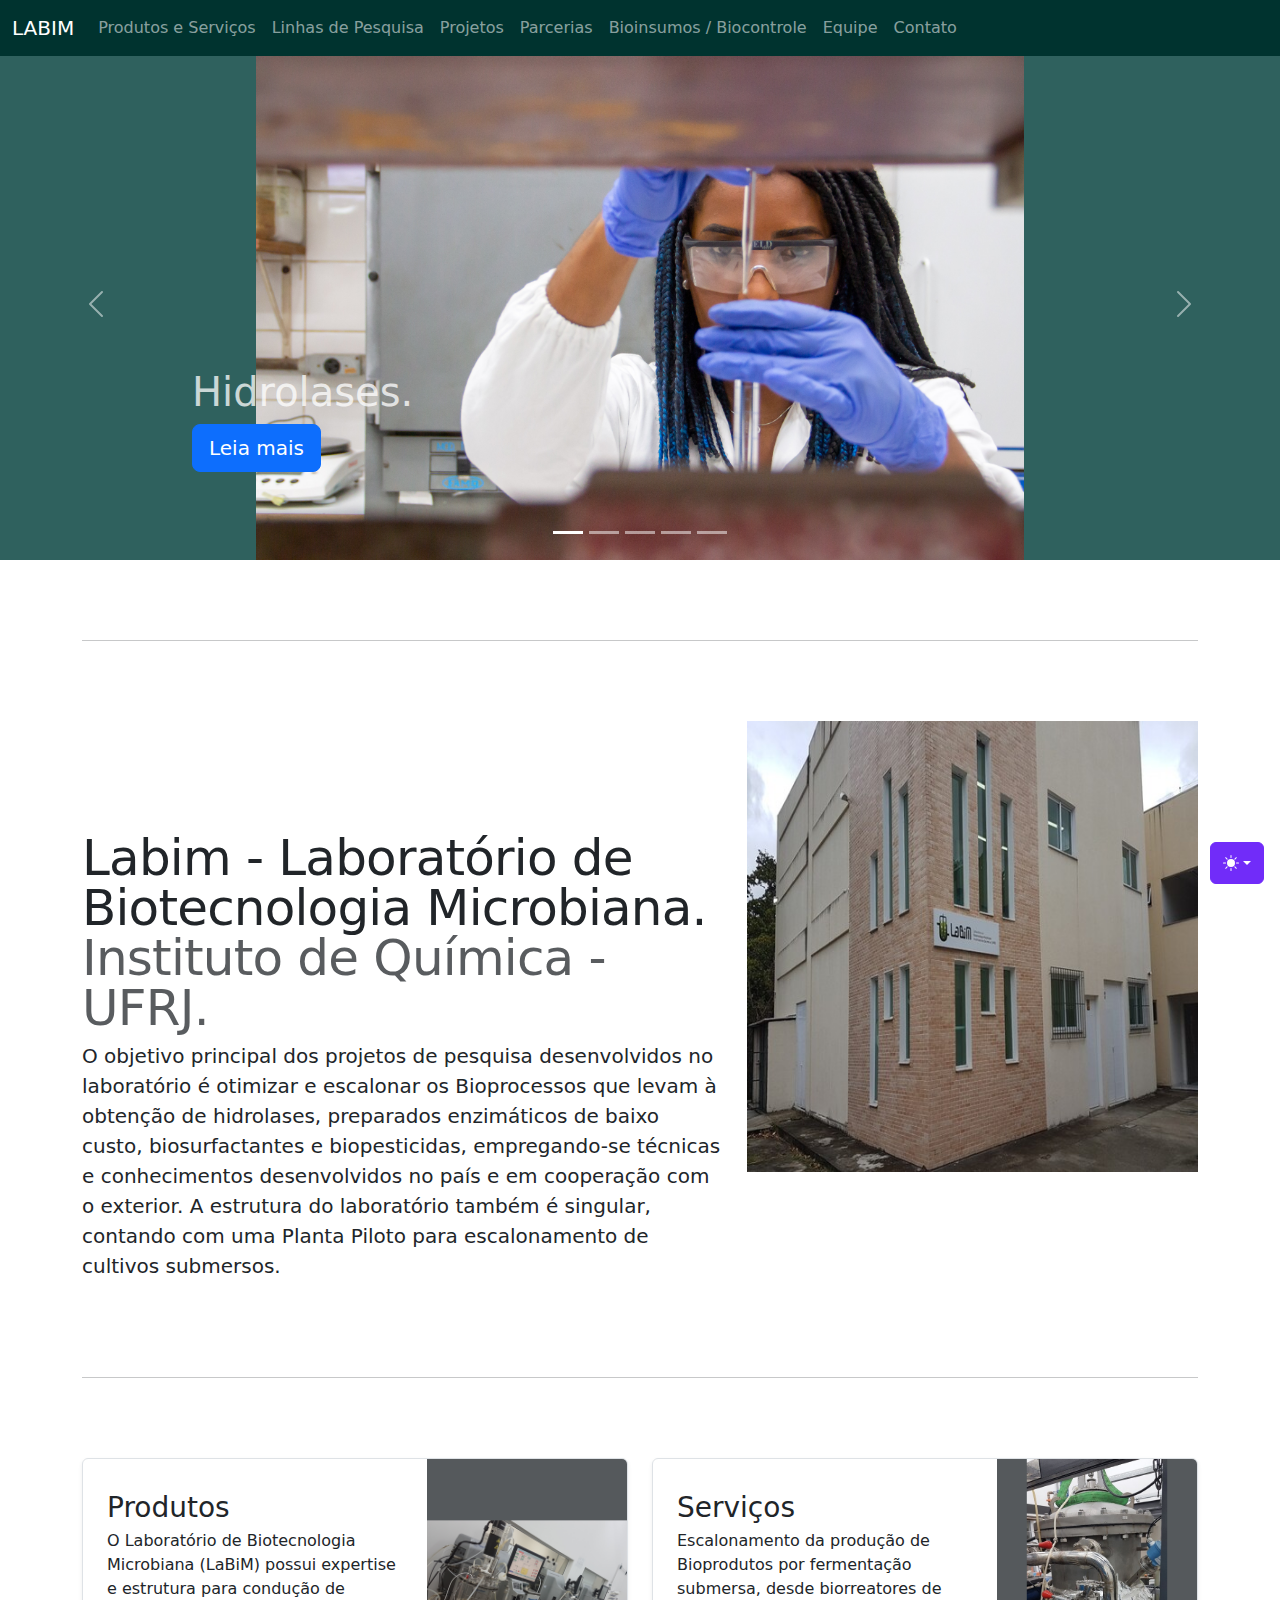
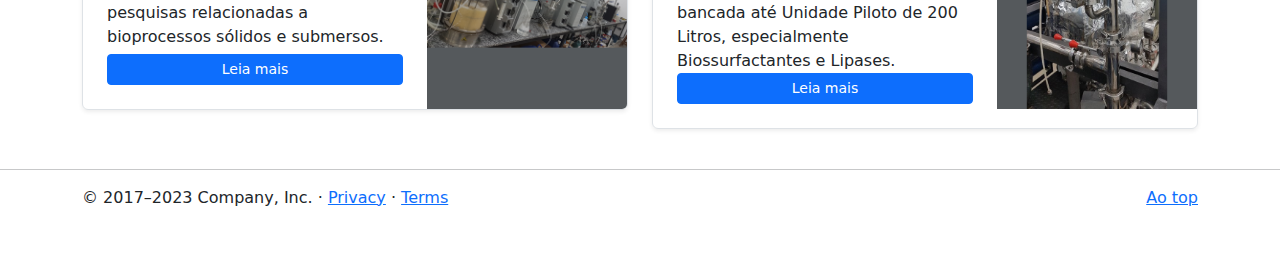
==== index.html @ 4efb4a4e "Criação das páginas" ====
<!doctype html>
<html lang="en" data-bs-theme="auto">
    <head>
        <script src="assets/js/color-modes.js"></script>
        <meta charset="utf-8">
        <meta name="viewport" content="width=device-width, initial-scale=1">
        <meta name="description" content="">
        <title>Labim - Laboratório de Biotecnologia Microbiana</title>
        <link href="assets/css/bootstrap.min.css" rel="stylesheet">
        <link href="assets/css/custom.css" rel="stylesheet">
    </head>

    <body>
        <svg xmlns="http://www.w3.org/2000/svg" class="d-none">
            <symbol id="check2" viewBox="0 0 16 16">
                <path d="M13.854 3.646a.5.5 0 0 1 0 .708l-7 7a.5.5 0 0 1-.708 0l-3.5-3.5a.5.5 0 1 1 .708-.708L6.5 10.293l6.646-6.647a.5.5 0 0 1 .708 0z" />
            </symbol>
            <symbol id="circle-half" viewBox="0 0 16 16">
                <path d="M8 15A7 7 0 1 0 8 1v14zm0 1A8 8 0 1 1 8 0a8 8 0 0 1 0 16z" />
            </symbol>
            <symbol id="moon-stars-fill" viewBox="0 0 16 16">
                <path d="M6 .278a.768.768 0 0 1 .08.858 7.208 7.208 0 0 0-.878 3.46c0 4.021 3.278 7.277 7.318 7.277.527 0 1.04-.055 1.533-.16a.787.787 0 0 1 .81.316.733.733 0 0 1-.031.893A8.349 8.349 0 0 1 8.344 16C3.734 16 0 12.286 0 7.71 0 4.266 2.114 1.312 5.124.06A.752.752 0 0 1 6 .278z" />
                <path d="M10.794 3.148a.217.217 0 0 1 .412 0l.387 1.162c.173.518.579.924 1.097 1.097l1.162.387a.217.217 0 0 1 0 .412l-1.162.387a1.734 1.734 0 0 0-1.097 1.097l-.387 1.162a.217.217 0 0 1-.412 0l-.387-1.162A1.734 1.734 0 0 0 9.31 6.593l-1.162-.387a.217.217 0 0 1 0-.412l1.162-.387a1.734 1.734 0 0 0 1.097-1.097l.387-1.162zM13.863.099a.145.145 0 0 1 .274 0l.258.774c.115.346.386.617.732.732l.774.258a.145.145 0 0 1 0 .274l-.774.258a1.156 1.156 0 0 0-.732.732l-.258.774a.145.145 0 0 1-.274 0l-.258-.774a1.156 1.156 0 0 0-.732-.732l-.774-.258a.145.145 0 0 1 0-.274l.774-.258c.346-.115.617-.386.732-.732L13.863.1z" />
            </symbol>
            <symbol id="sun-fill" viewBox="0 0 16 16">
                <path d="M8 12a4 4 0 1 0 0-8 4 4 0 0 0 0 8zM8 0a.5.5 0 0 1 .5.5v2a.5.5 0 0 1-1 0v-2A.5.5 0 0 1 8 0zm0 13a.5.5 0 0 1 .5.5v2a.5.5 0 0 1-1 0v-2A.5.5 0 0 1 8 13zm8-5a.5.5 0 0 1-.5.5h-2a.5.5 0 0 1 0-1h2a.5.5 0 0 1 .5.5zM3 8a.5.5 0 0 1-.5.5h-2a.5.5 0 0 1 0-1h2A.5.5 0 0 1 3 8zm10.657-5.657a.5.5 0 0 1 0 .707l-1.414 1.415a.5.5 0 1 1-.707-.708l1.414-1.414a.5.5 0 0 1 .707 0zm-9.193 9.193a.5.5 0 0 1 0 .707L3.05 13.657a.5.5 0 0 1-.707-.707l1.414-1.414a.5.5 0 0 1 .707 0zm9.193 2.121a.5.5 0 0 1-.707 0l-1.414-1.414a.5.5 0 0 1 .707-.707l1.414 1.414a.5.5 0 0 1 0 .707zM4.464 4.465a.5.5 0 0 1-.707 0L2.343 3.05a.5.5 0 1 1 .707-.707l1.414 1.414a.5.5 0 0 1 0 .708z" />
            </symbol>
        </svg>

        <div class="dropdown position-fixed bottom-0 end-0 mb-3 me-3 bd-mode-toggle">
            <button class="btn btn-bd-primary py-2 dropdown-toggle d-flex align-items-center" id="bd-theme" type="button" aria-expanded="false" data-bs-toggle="dropdown" aria-label="Toggle theme (auto)">
                <svg class="bi my-1 theme-icon-active" width="1em" height="1em">
                    <use href="#circle-half"></use>
                </svg>
                <span class="visually-hidden" id="bd-theme-text">Toggle theme</span>
            </button>
            <ul class="dropdown-menu dropdown-menu-end shadow" aria-labelledby="bd-theme-text">
                <li>
                    <button type="button" class="dropdown-item d-flex align-items-center" data-bs-theme-value="light" aria-pressed="false">
                        <svg class="bi me-2 opacity-50 theme-icon" width="1em" height="1em">
                            <use href="#sun-fill"></use>
                        </svg>
                        Light
                        <svg class="bi ms-auto d-none" width="1em" height="1em">
                            <use href="#check2"></use>
                        </svg>
                    </button>
                </li>
                <li>
                    <button type="button" class="dropdown-item d-flex align-items-center" data-bs-theme-value="dark" aria-pressed="false">
                        <svg class="bi me-2 opacity-50 theme-icon" width="1em" height="1em">
                            <use href="#moon-stars-fill"></use>
                        </svg>
                        Dark
                        <svg class="bi ms-auto d-none" width="1em" height="1em">
                            <use href="#check2"></use>
                        </svg>
                    </button>
                </li>
                <li>
                    <button type="button" class="dropdown-item d-flex align-items-center active" data-bs-theme-value="auto" aria-pressed="true">
                        <svg class="bi me-2 opacity-50 theme-icon" width="1em" height="1em">
                            <use href="#circle-half"></use>
                        </svg>
                        Auto
                        <svg class="bi ms-auto d-none" width="1em" height="1em">
                            <use href="#check2"></use>
                        </svg>
                    </button>
                </li>
            </ul>
        </div>

        <header data-bs-theme="dark">
            <nav class="navbar navbar-expand-md navbar-dark fixed-top bg-dark">
                <div class="container-fluid">
                    <a class="navbar-brand" href="index.html">LABIM</a>
                    <button class="navbar-toggler" type="button" data-bs-toggle="collapse" data-bs-target="#navbarCollapse" aria-controls="navbarCollapse" aria-expanded="false" aria-label="Toggle navigation">
                        <span class="navbar-toggler-icon"></span>
                    </button>
                    <div class="collapse navbar-collapse" id="navbarCollapse">
                        <ul class="navbar-nav me-auto mb-2 mb-md-0">
                            <li class="nav-item">
                                <a class="nav-link" aria-current="page" href="produtos.html">Produtos e Serviços</a>
                            </li>
                            <li class="nav-item">
                                <a class="nav-link" href="linhas.html">Linhas de Pesquisa</a>
                            </li>
                            <li class="nav-item">
                                <a class="nav-link" href="projetos.html">Projetos</a>
                            </li>
                            <li class="nav-item">
                                <a class="nav-link" href="parcerias.html">Parcerias</a>
                            </li>
                            <li class="nav-item">
                                <a class="nav-link" href="">Bioinsumos / Biocontrole</a>
                            </li>
                            <li class="nav-item">
                                <a class="nav-link" href="equipe.html">Equipe</a>
                            </li>
                            <li class="nav-item">
                                <a class="nav-link" href="contato">Contato</a>
                            </li>
                        </ul>
                        <!-- 
                        <form class="d-flex" role="search">
                            <input class="form-control me-2" type="search" placeholder="Search" aria-label="Search">
                            <button class="btn btn-outline-success" type="submit">Search</button>
                        </form>
                        -->
                    </div>
                </div>
            </nav>
        </header>

        <main>
            <div id="myCarousel" class="carousel slide mb-6" data-bs-ride="carousel">
                <div class="carousel-indicators">
                    <button type="button" data-bs-target="#myCarousel" data-bs-slide-to="0" class="active" aria-current="true" aria-label="Slide 1"></button>
                    <button type="button" data-bs-target="#myCarousel" data-bs-slide-to="1" aria-label="Slide 2"></button>
                    <button type="button" data-bs-target="#myCarousel" data-bs-slide-to="2" aria-label="Slide 3"></button>
                    <button type="button" data-bs-target="#myCarousel" data-bs-slide-to="3" aria-label="Slide 4"></button>
                    <button type="button" data-bs-target="#myCarousel" data-bs-slide-to="4" aria-label="Slide 5"></button>
                </div>
                <div class="carousel-inner">
                    <div class="carousel-item active">
                        <svg class="bd-placeholder-img" width="100%" height="100%" xmlns="http://www.w3.org/2000/svg" aria-hidden="true" preserveAspectRatio="xMidYMid slice" focusable="false">
                            <rect width="100%" height="100%" fill="#2f615e" />
                            <image href="assets/img/img_01.jpg" width="100%" height="100%" />
                        </svg>
                        <div class="container">
                            <div class="carousel-caption text-start">
                                <h1 class="opacity-75">Hidrolases.</h1>
                                <p><a class="btn btn-lg btn-primary" href="hidralise">Leia mais</a></p>
                            </div>
                        </div>
                    </div>
                    <div class="carousel-item">
                        <svg class="bd-placeholder-img" width="100%" height="100%" xmlns="http://www.w3.org/2000/svg" aria-hidden="true" preserveAspectRatio="xMidYMid slice" focusable="false">
                            <rect width="100%" height="100%" fill="#2F615E" />
                            <image href="assets/img/biosurfactantes.jpg" width="100%" height="100%" />
                        </svg>
                        <div class="container">
                            <div class="carousel-caption text-end">
                                <h1 class="opacity-75">Preparos Enzimaticos de Baixo Custo.</h1>
                                <p><a class="btn btn-lg btn-primary" href="#">Leia mais</a></p>
                            </div>
                        </div>
                    </div>
                    <div class="carousel-item">
                        <svg class="bd-placeholder-img" width="100%" height="100%" xmlns="http://www.w3.org/2000/svg" aria-hidden="true" preserveAspectRatio="xMidYMid slice" focusable="false">
                            <rect width="100%" height="100%" fill="#2F615E" />
                            <image href="assets/img/enzima.webp" width="100%" height="100%" />
                        </svg>
                        <div class="container">
                            <div class="carousel-caption text-start">
                                <h1 class="opacity-75">Biosurfactantes.</h1>
                                <p><a class="btn btn-lg btn-primary" href="#">Leia mais</a></p>
                            </div>
                        </div>
                    </div>
                <div class="carousel-item">
                        <svg class="bd-placeholder-img" width="100%" height="100%" xmlns="http://www.w3.org/2000/svg" aria-hidden="true" preserveAspectRatio="xMidYMid slice" focusable="false">
                            <rect width="100%" height="100%" fill="#2F615E" />
                            <image href="assets/img/enzima.webp" width="100%" height="100%" />
                        </svg>
                        <div class="container">
                            <div class="carousel-caption text-end">
                                <h1 class="opacity-75">Biocontrole.</h1>
                                <p><a class="btn btn-lg btn-primary" href="#">Leia mais</a></p>
                            </div>
                        </div>
                    </div>
                <div class="carousel-item">
                        <svg class="bd-placeholder-img" width="100%" height="100%" xmlns="http://www.w3.org/2000/svg" aria-hidden="true" preserveAspectRatio="xMidYMid slice" focusable="false">
                            <rect width="100%" height="100%" fill="#2F615E" />
                            <image href="assets/img/enzima.webp" width="100%" height="100%" />
                        </svg>
                        <div class="container">
                            <div class="carousel-caption text-start">
                                <h1 class="opacity-75">Baixo Carbono.</h1>
                                <p><a class="btn btn-lg btn-primary" href="#">Leia mais</a></p>
                            </div>
                        </div>
                    </div>
                </div>
                <button class="carousel-control-prev" type="button" data-bs-target="#myCarousel" data-bs-slide="prev">
                    <span class="carousel-control-prev-icon" aria-hidden="true"></span>
                    <span class="visually-hidden">Previous</span>
                </button>
                <button class="carousel-control-next" type="button" data-bs-target="#myCarousel" data-bs-slide="next">
                    <span class="carousel-control-next-icon" aria-hidden="true"></span>
                    <span class="visually-hidden">Next</span>
                </button>
            </div>

            <div class="container marketing">

                <hr class="featurette-divider">

                <div class="row featurette">
                    <div class="col-md-7">
                        <h2 class="featurette-heading fw-normal lh-1">Labim - Laboratório de Biotecnologia Microbiana. <br>
                            <span class="text-body-secondary">Instituto de Química - UFRJ.</span>
                        </h2>
                        <p class="lead">O objetivo principal dos projetos de pesquisa desenvolvidos no laboratório é otimizar e escalonar os Bioprocessos que levam à obtenção de hidrolases, preparados enzimáticos de baixo custo, biosurfactantes e biopesticidas, empregando-se técnicas e conhecimentos desenvolvidos no país e em cooperação com o exterior. A estrutura do laboratório também é singular, contando com uma Planta Piloto para escalonamento de cultivos submersos.</p>
                    </div>
                    <div class="col-md-5">
                        <svg class="bd-placeholder-img bd-placeholder-img-lg featurette-image img-fluid mx-auto" width="500" height="500" xmlns="http://www.w3.org/2000/svg" role="img" aria-label="Placeholder: 500x500" preserveAspectRatio="xMidYMid slice" focusable="false">
                            <title>Placeholder</title>
                            <rect width="100%" height="100%" fill="var(--bs-secondary-bg)" />
                            <text x="50%" y="50%" fill="var(--bs-secondary-color)" dy=".3em">500x500</text>
                            <image href="assets/img/labim500x500.jpg" width="100%" height="100%" />
                        </svg>
                    </div>
                </div>

                <hr class="featurette-divider">

                <div class="row mb-2">
                    <div class="col-md-6">
                        <div class="row g-0 border rounded overflow-hidden flex-md-row mb-4 shadow-sm h-md-250 position-relative">
                            <div class="col p-4 d-flex flex-column position-static">
                                <strong class="d-inline-block mb-2 text-primary-emphasis"></strong>
                                <h3 class="mb-0">Produtos</h3>
                                <div class="mb-1 text-body-secondary"></div>
                                <p class="card-text mb-auto">O Laboratório de Biotecnologia Microbiana (LaBiM) possui expertise e estrutura para condução de pesquisas relacionadas a bioprocessos sólidos e submersos.</p>
                                <a href="produtos.html" class="btn btn-sm btn-primary">Leia mais</a>
                            </div>
                            <div class="col-auto d-none d-lg-block">
                                <svg class="bd-placeholder-img" width="200" height="250" xmlns="http://www.w3.org/2000/svg" role="img" aria-label="Placeholder: Thumbnail" preserveAspectRatio="xMidYMid slice" focusable="false">
                                    <title>Placeholder</title>
                                    <rect width="100%" height="100%" fill="#55595c"></rect>
                                    <image href="assets/img/labim_img_01.png" width="100%" height="100%" />
                                </svg>
                            </div>
                        </div>
                    </div>
                    <div class="col-md-6">
                        <div class="row g-0 border rounded overflow-hidden flex-md-row mb-4 shadow-sm h-md-250 position-relative">
                            <div class="col p-4 d-flex flex-column position-static">
                                <strong class="d-inline-block mb-2 text-success-emphasis"></strong>
                                <h3 class="mb-0">Serviços</h3>
                                <div class="mb-1 text-body-secondary"></div>
                                <p class="mb-auto">Escalonamento da produção de Bioprodutos por fermentação submersa, desde biorreatores de bancada até Unidade Piloto de 200 Litros, especialmente Biossurfactantes e Lipases.</p>
                                <a href="#" class="btn btn-sm btn-primary">Leia mais</a>
                            </div>
                            <div class="col-auto d-none d-lg-block">
                                <svg class="bd-placeholder-img" width="200" height="250" xmlns="http://www.w3.org/2000/svg" role="img" aria-label="Placeholder: Thumbnail" preserveAspectRatio="xMidYMid slice" focusable="false">
                                    <title>Placeholder</title>
                                    <rect width="100%" height="100%" fill="#55595c"></rect>
                                    <image href="assets/img/labim_img_02.jpg" width="100%" height="100%" />
                                </svg>
                            </div>
                        </div>
                    </div>
                </div>


            </div><!-- /.container -->

            <hr>

            



            <!-- FOOTER -->
            <footer class="container">
                <p class="float-end"><a href="#">Ao top</a></p>
                <p>&copy; 2017–2023 Company, Inc. &middot; <a href="#">Privacy</a> &middot; <a href="#">Terms</a></p>
            </footer>
        </main>
        <script src="assets/js/bootstrap.bundle.min.js"></script>
    </body>
</html>
---- assets/css/custom.css ----
/* GLOBAL STYLES
-------------------------------------------------- */
/* Padding below the footer and lighter body text */

body {
  padding-top: 3rem;
  padding-bottom: 3rem;
  color: rgb(var(--bs-tertiary-color-rgb));
}

.bg-dark {
  background-color: #00332F !important;
}

/* CUSTOMIZE THE CAROUSEL
-------------------------------------------------- */

/* Carousel base class */
.carousel {
  margin-bottom: 4rem;
}

/* Since positioning the image, we need to help out the caption */
.carousel-caption {
  bottom: 3rem;
  z-index: 10;
}

/* Declare heights because of positioning of img element */
.carousel-item {
  height: 32rem;
}


/* MARKETING CONTENT
-------------------------------------------------- */

/* Center align the text within the three columns below the carousel */
.marketing .col-lg-4 {
  margin-bottom: 1.5rem;
  text-align: center;
}

/* rtl:begin:ignore */
.marketing .col-lg-4 p {
  margin-right: .75rem;
  margin-left: .75rem;
}

/* rtl:end:ignore */


/* Featurettes
------------------------- */

.featurette-divider {
  margin: 5rem 0;
  /* Space out the Bootstrap <hr> more */
}

/* Thin out the marketing headings */
/* rtl:begin:remove */
.featurette-heading {
  letter-spacing: -.05rem;
}

/* rtl:end:remove */

/* RESPONSIVE CSS
-------------------------------------------------- */

@media (min-width: 40em) {

  /* Bump up size of carousel content */
  .carousel-caption p {
    margin-bottom: 1.25rem;
    font-size: 1.25rem;
    line-height: 1.4;
  }

  .featurette-heading {
    font-size: 50px;
  }
}

@media (min-width: 62em) {
  .featurette-heading {
    margin-top: 7rem;
  }
}


.bd-placeholder-img {
    font-size: 1.125rem;
    text-anchor: middle;
    -webkit-user-select: none;
    -moz-user-select: none;
    user-select: none;
}

@media (min-width: 768px) {
    .bd-placeholder-img-lg {
        font-size: 3.5rem;
    }
}

.b-example-divider {
    width: 100%;
    height: 3rem;
    background-color: rgba(0, 0, 0, .1);
    border: solid rgba(0, 0, 0, .15);
    border-width: 1px 0;
    box-shadow: inset 0 .5em 1.5em rgba(0, 0, 0, .1), inset 0 .125em .5em rgba(0, 0, 0, .15);
}

.b-example-vr {
    flex-shrink: 0;
    width: 1.5rem;
    height: 100vh;
}

.bi {
    vertical-align: -.125em;
    fill: currentColor;
}

.nav-scroller {
    position: relative;
    z-index: 2;
    height: 2.75rem;
    overflow-y: hidden;
}

.nav-scroller .nav {
    display: flex;
    flex-wrap: nowrap;
    padding-bottom: 1rem;
    margin-top: -1px;
    overflow-x: auto;
    text-align: center;
    white-space: nowrap;
    -webkit-overflow-scrolling: touch;
}

.btn-bd-primary {
    --bd-violet-bg: #712cf9;
    --bd-violet-rgb: 112.520718, 44.062154, 249.437846;

    --bs-btn-font-weight: 600;
    --bs-btn-color: var(--bs-white);
    --bs-btn-bg: var(--bd-violet-bg);
    --bs-btn-border-color: var(--bd-violet-bg);
    --bs-btn-hover-color: var(--bs-white);
    --bs-btn-hover-bg: #6528e0;
    --bs-btn-hover-border-color: #6528e0;
    --bs-btn-focus-shadow-rgb: var(--bd-violet-rgb);
    --bs-btn-active-color: var(--bs-btn-hover-color);
    --bs-btn-active-bg: #5a23c8;
    --bs-btn-active-border-color: #5a23c8;
}

.bd-mode-toggle {
    z-index: 1500;
}

.bd-mode-toggle .dropdown-menu .active .bi {
    display: block !important;
}

.team {
  background: #fff;
  padding: 60px 0;
}

.team .member {
  overflow: hidden;
  text-align: center;
  border-radius: 5px;
  background: #fff;
  box-shadow: 0px 0 30px rgba(1, 41, 112, 0.08);
  transition: 0.3s;
}

.team .member .member-img {
  position: relative;
  overflow: hidden;
}

.team .member .member-img:after {
  position: absolute;
  content: "";
  left: 0;
  bottom: 0;
  height: 100%;
  width: 100%;
  background: url(../img/team/team-shape.svg) no-repeat center bottom;
  background-size: contain;
  z-index: 1;
}

.team .member .social {
  position: absolute;
  right: -100%;
  top: 30px;
  opacity: 0;
  border-radius: 4px;
  transition: 0.5s;
  background: rgba(255, 255, 255, 0.3);
  z-index: 2;
}

.team .member .social a {
  transition: color 0.3s;
  color: rgba(1, 41, 112, 0.5);
  margin: 15px 12px;
  display: block;
  line-height: 0;
  text-align: center;
}

.team .member .social a:hover {
  color: rgba(1, 41, 112, 0.8);
}

.team .member .social i {
  font-size: 18px;
}

.team .member .member-info {
  padding: 10px 15px 20px 15px;
}

.team .member .member-info h4 {
  font-weight: 700;
  margin-bottom: 5px;
  font-size: 20px;
  color: #012970;
}

.team .member .member-info span {
  display: block;
  font-size: 14px;
  font-weight: 400;
  color: #aaaaaa;
}

.team .member .member-info p {
  font-style: italic;
  font-size: 14px;
  padding-top: 15px;
  line-height: 26px;
  color: #5e5e5e;
}

.team .member:hover {
  transform: scale(1.08);
  box-shadow: 0px 0 30px rgba(1, 41, 112, 0.1);
}

.team .member:hover .social {
  right: 8px;
  opacity: 1;
}
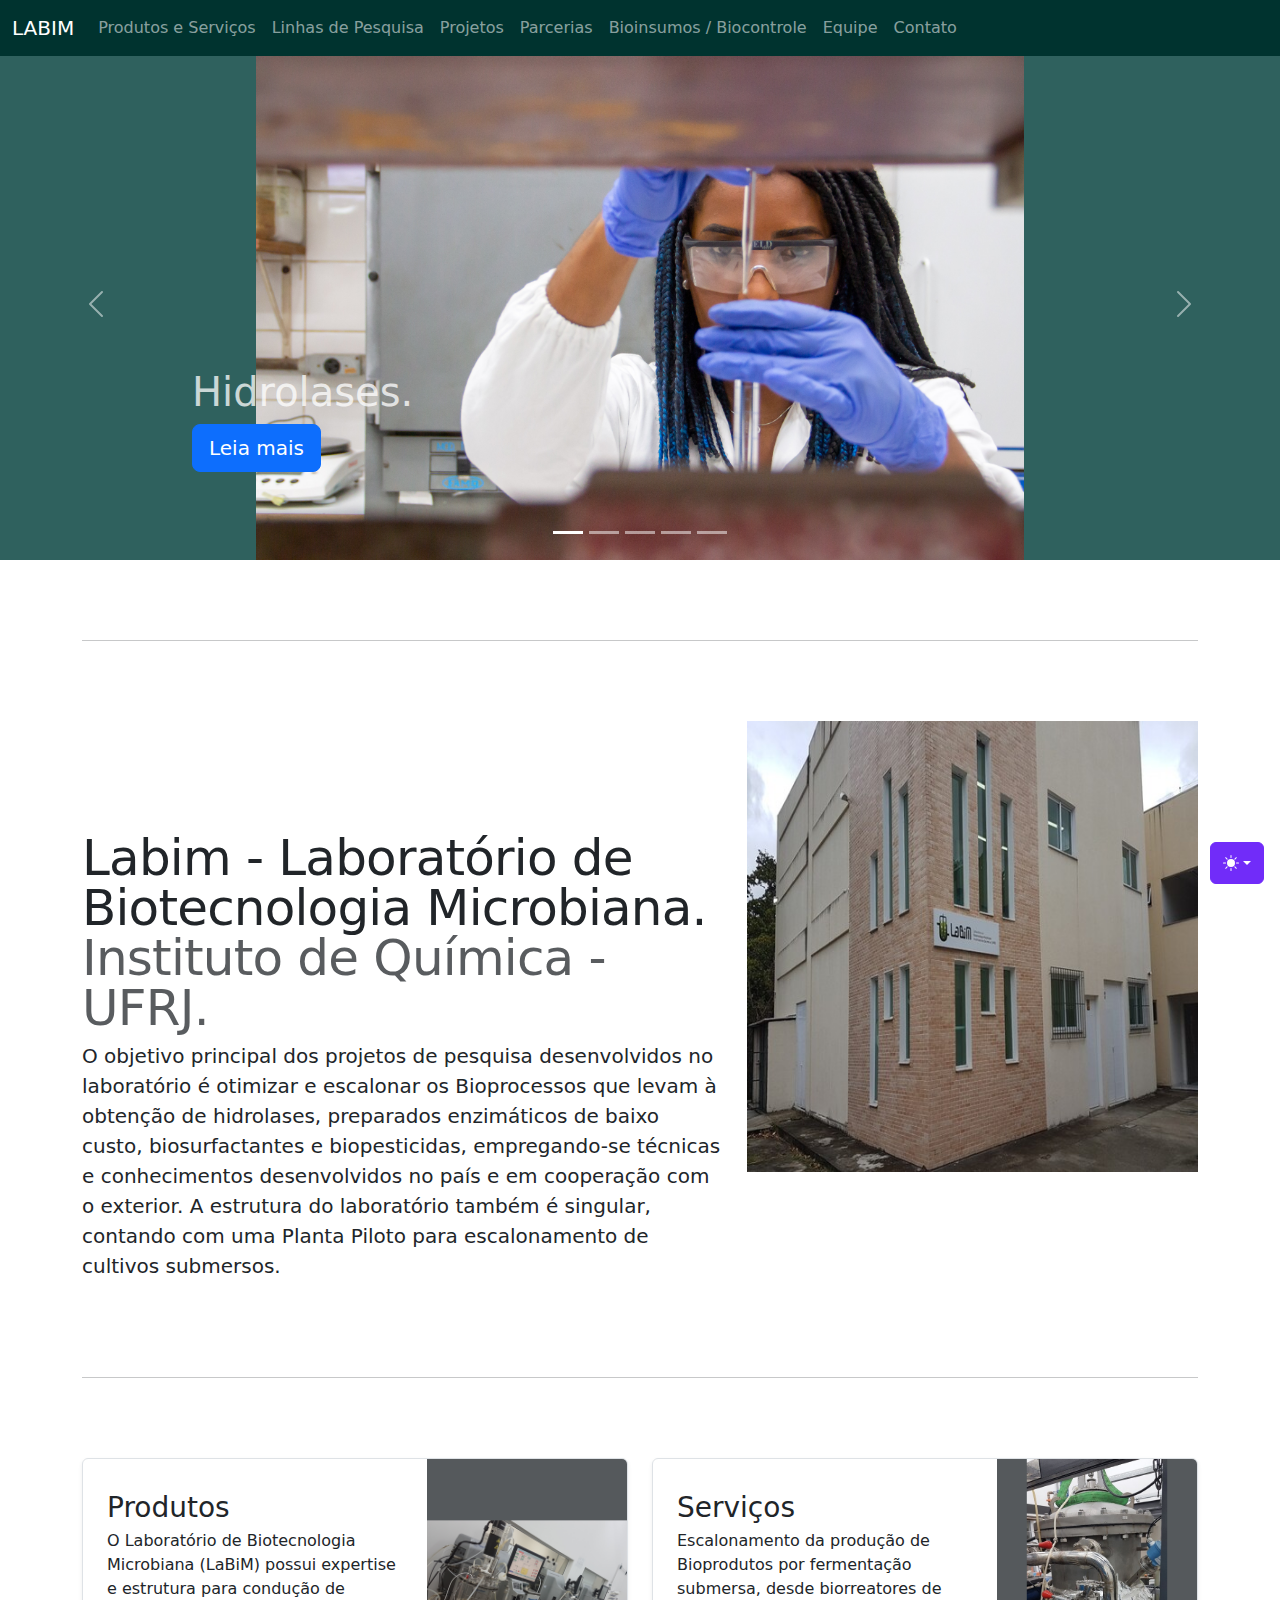
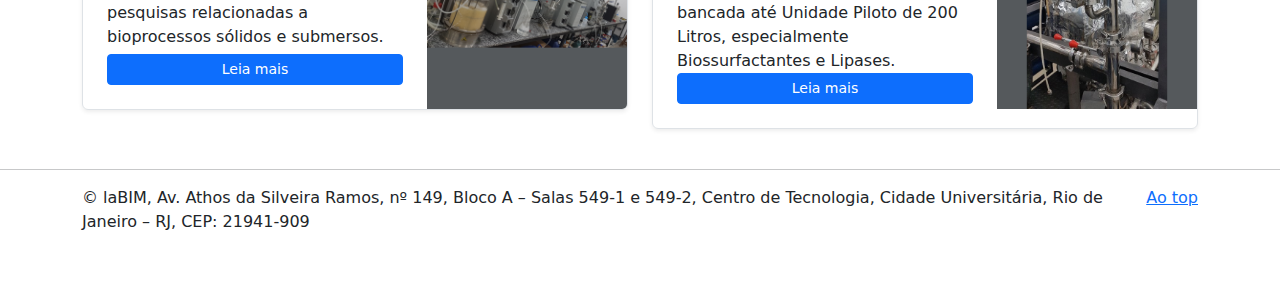
==== commit ab0dca32: "Ajustes" ====
--- a/index.html
+++ b/index.html
@@ -195,6 +195,7 @@
             </div>
 
             <div class="container marketing">
+                
 
                 <hr class="featurette-divider">
 
@@ -268,7 +269,7 @@
             <!-- FOOTER -->
             <footer class="container">
                 <p class="float-end"><a href="#">Ao top</a></p>
-                <p>&copy; 2017–2023 Company, Inc. &middot; <a href="#">Privacy</a> &middot; <a href="#">Terms</a></p>
+                <p>&copy; laBIM, Av. Athos da Silveira Ramos, nº 149, Bloco A – Salas 549-1 e 549-2, Centro de Tecnologia, Cidade Universitária, Rio de Janeiro – RJ, CEP: 21941-909</a></p>
             </footer>
         </main>
         <script src="assets/js/bootstrap.bundle.min.js"></script>
--- a/assets/css/custom.css
+++ b/assets/css/custom.css
@@ -12,6 +12,10 @@
   background-color: #00332F !important;
 }
 
+.accordion-button:not(.collapsed) {
+  color:#fff !important;
+  background-color: #00332F !important;
+}
 /* CUSTOMIZE THE CAROUSEL
 -------------------------------------------------- */
 
@@ -260,4 +264,15 @@
 .team .member:hover .social {
   right: 8px;
   opacity: 1;
+}
+
+/* Personalizar
+-------------------------------------------------- */
+
+.custom-accordion .card-header {
+  background-color: #00332f; /* Azul */
+  color: #fff; /* Cor do texto */
+}
+.custom-accordion .card-body {
+  background-color: #e9ecef; /* Cor de fundo do corpo */
 }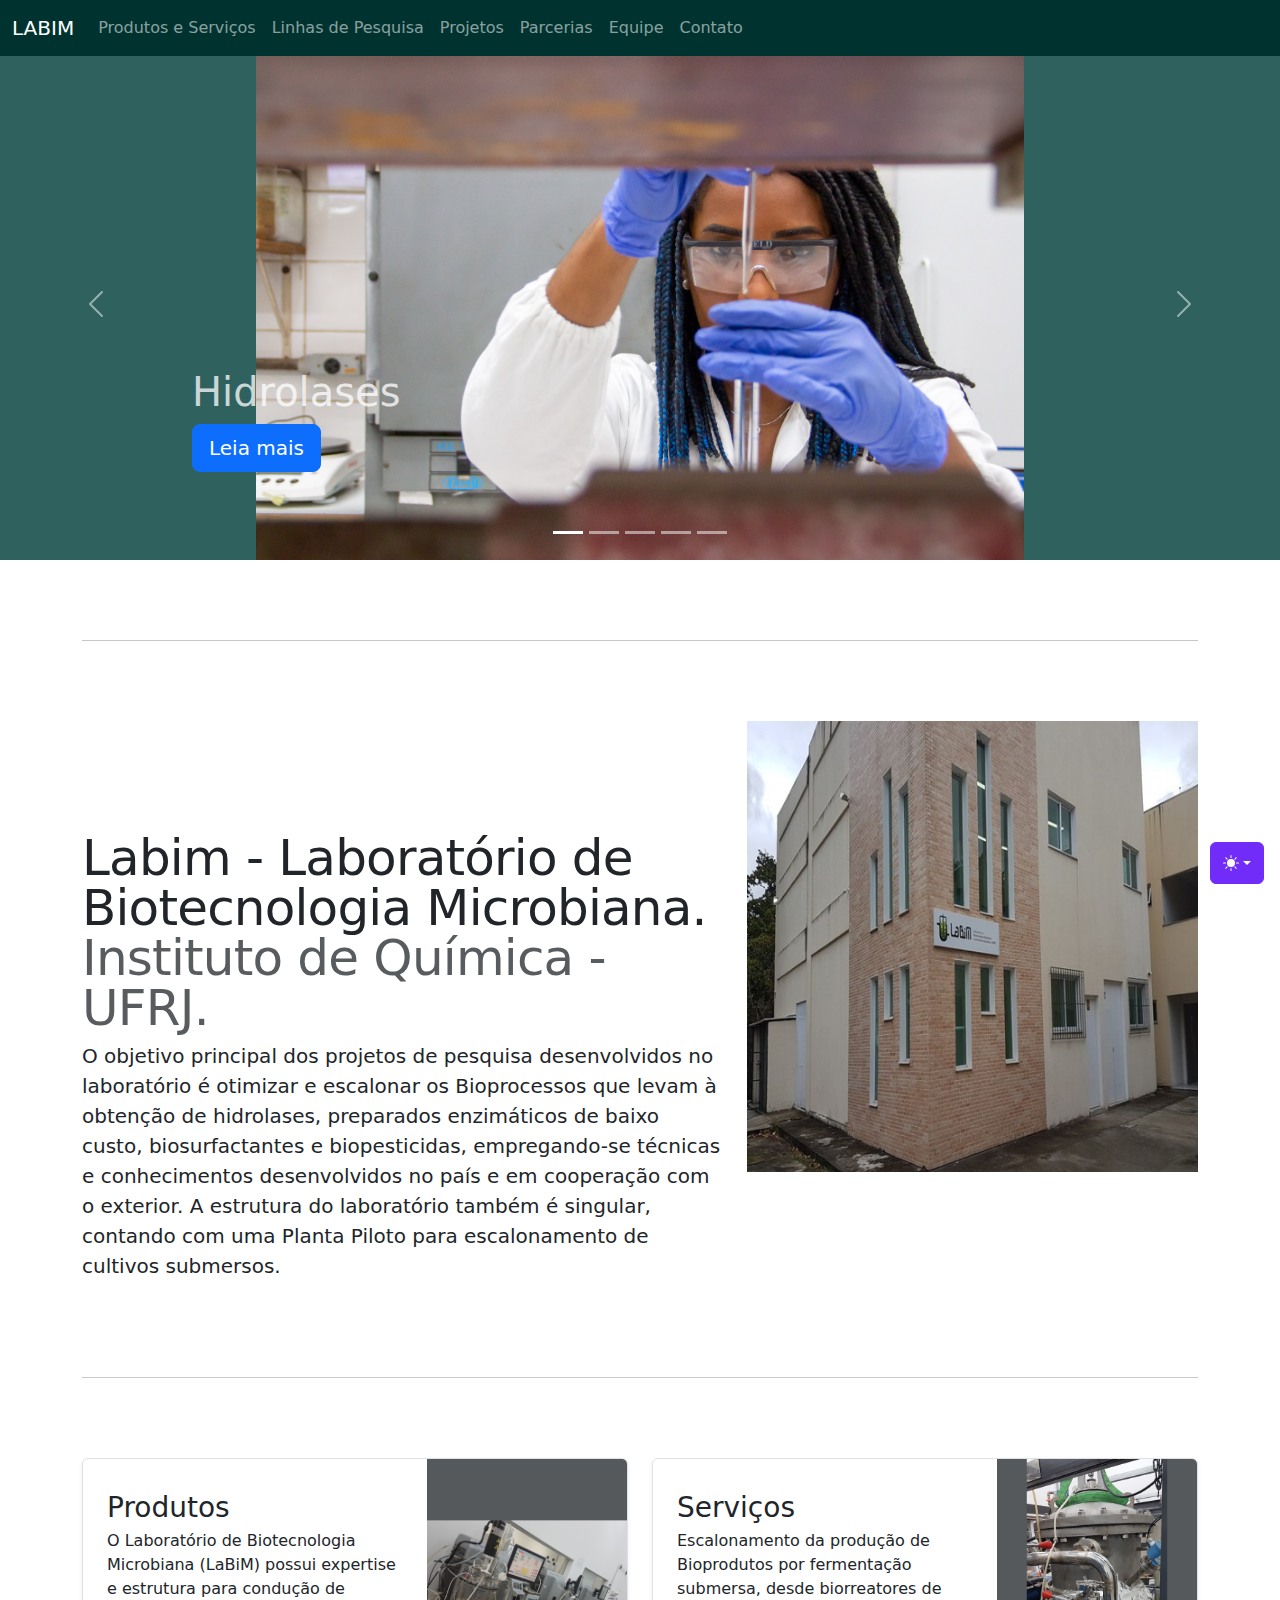
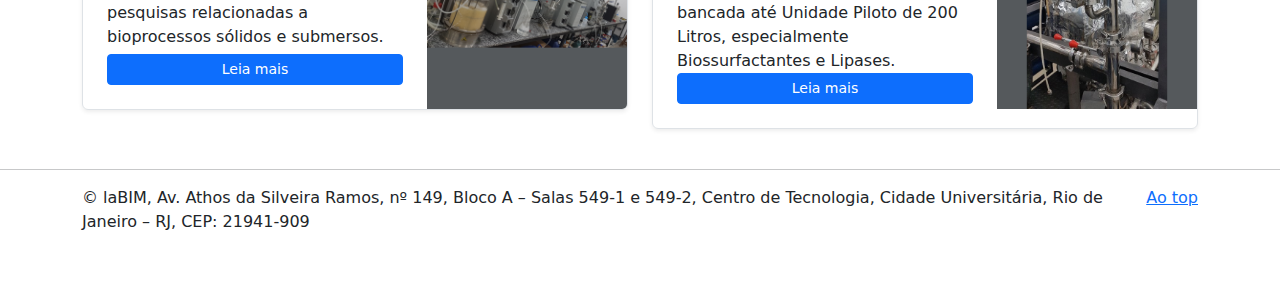
==== commit 1b04ad84: "Add files via upload" ====
--- a/index.html
+++ b/index.html
@@ -93,13 +93,10 @@
                                 <a class="nav-link" href="parcerias.html">Parcerias</a>
                             </li>
                             <li class="nav-item">
-                                <a class="nav-link" href="">Bioinsumos / Biocontrole</a>
-                            </li>
-                            <li class="nav-item">
                                 <a class="nav-link" href="equipe.html">Equipe</a>
                             </li>
                             <li class="nav-item">
-                                <a class="nav-link" href="contato">Contato</a>
+                                <a class="nav-link" href="contato.html">Contato</a>
                             </li>
                         </ul>
                         <!-- 
@@ -130,56 +127,56 @@
                         </svg>
                         <div class="container">
                             <div class="carousel-caption text-start">
-                                <h1 class="opacity-75">Hidrolases.</h1>
-                                <p><a class="btn btn-lg btn-primary" href="hidralise">Leia mais</a></p>
+                                <h1 class="opacity-75">Hidrolases</h1>
+                                <p><a class="btn btn-lg btn-primary" href="hidralise.html">Leia mais</a></p>
                             </div>
                         </div>
                     </div>
                     <div class="carousel-item">
                         <svg class="bd-placeholder-img" width="100%" height="100%" xmlns="http://www.w3.org/2000/svg" aria-hidden="true" preserveAspectRatio="xMidYMid slice" focusable="false">
                             <rect width="100%" height="100%" fill="#2F615E" />
+                            <image href="assets/img/enzima.webp" width="100%" height="100%" />
+                        </svg>
+                        <div class="container">
+                            <div class="carousel-caption text-end">
+                                <h1 class="opacity-75">Preparos Enzimaticos de Baixo Custo</h1>
+                                <p><a class="btn btn-lg btn-primary" href="enzimaticos.html">Leia mais</a></p>
+                            </div>
+                        </div>
+                    </div>
+                    <div class="carousel-item">
+                        <svg class="bd-placeholder-img" width="100%" height="100%" xmlns="http://www.w3.org/2000/svg" aria-hidden="true" preserveAspectRatio="xMidYMid slice" focusable="false">
+                            <rect width="100%" height="100%" fill="#2F615E" />
                             <image href="assets/img/biosurfactantes.jpg" width="100%" height="100%" />
                         </svg>
                         <div class="container">
+                            <div class="carousel-caption text-start">
+                                <h1 class="opacity-75">Biosurfactantes</h1>
+                                <p><a class="btn btn-lg btn-primary" href="biosurfactantes.html">Leia mais</a></p>
+                            </div>
+                        </div>
+                    </div>
+                <div class="carousel-item">
+                        <svg class="bd-placeholder-img" width="100%" height="100%" xmlns="http://www.w3.org/2000/svg" aria-hidden="true" preserveAspectRatio="xMidYMid slice" focusable="false">
+                            <rect width="100%" height="100%" fill="#2F615E" />
+                            <image href="assets/img/enzima.webp" width="100%" height="100%" />
+                        </svg>
+                        <div class="container">
                             <div class="carousel-caption text-end">
-                                <h1 class="opacity-75">Preparos Enzimaticos de Baixo Custo.</h1>
-                                <p><a class="btn btn-lg btn-primary" href="#">Leia mais</a></p>
-                            </div>
-                        </div>
-                    </div>
-                    <div class="carousel-item">
+                                <h1 class="opacity-75">Biocontrole</h1>
+                                <p><a class="btn btn-lg btn-primary" href="biocontrole.html">Leia mais</a></p>
+                            </div>
+                        </div>
+                    </div>
+                <div class="carousel-item">
                         <svg class="bd-placeholder-img" width="100%" height="100%" xmlns="http://www.w3.org/2000/svg" aria-hidden="true" preserveAspectRatio="xMidYMid slice" focusable="false">
                             <rect width="100%" height="100%" fill="#2F615E" />
                             <image href="assets/img/enzima.webp" width="100%" height="100%" />
                         </svg>
                         <div class="container">
                             <div class="carousel-caption text-start">
-                                <h1 class="opacity-75">Biosurfactantes.</h1>
-                                <p><a class="btn btn-lg btn-primary" href="#">Leia mais</a></p>
-                            </div>
-                        </div>
-                    </div>
-                <div class="carousel-item">
-                        <svg class="bd-placeholder-img" width="100%" height="100%" xmlns="http://www.w3.org/2000/svg" aria-hidden="true" preserveAspectRatio="xMidYMid slice" focusable="false">
-                            <rect width="100%" height="100%" fill="#2F615E" />
-                            <image href="assets/img/enzima.webp" width="100%" height="100%" />
-                        </svg>
-                        <div class="container">
-                            <div class="carousel-caption text-end">
-                                <h1 class="opacity-75">Biocontrole.</h1>
-                                <p><a class="btn btn-lg btn-primary" href="#">Leia mais</a></p>
-                            </div>
-                        </div>
-                    </div>
-                <div class="carousel-item">
-                        <svg class="bd-placeholder-img" width="100%" height="100%" xmlns="http://www.w3.org/2000/svg" aria-hidden="true" preserveAspectRatio="xMidYMid slice" focusable="false">
-                            <rect width="100%" height="100%" fill="#2F615E" />
-                            <image href="assets/img/enzima.webp" width="100%" height="100%" />
-                        </svg>
-                        <div class="container">
-                            <div class="carousel-caption text-start">
-                                <h1 class="opacity-75">Baixo Carbono.</h1>
-                                <p><a class="btn btn-lg btn-primary" href="#">Leia mais</a></p>
+                                <h1 class="opacity-75">Baixo Carbono</h1>
+                                <p><a class="btn btn-lg btn-primary" href="baixo_carbono.html">Leia mais</a></p>
                             </div>
                         </div>
                     </div>
@@ -244,7 +241,7 @@
                                 <h3 class="mb-0">Serviços</h3>
                                 <div class="mb-1 text-body-secondary"></div>
                                 <p class="mb-auto">Escalonamento da produção de Bioprodutos por fermentação submersa, desde biorreatores de bancada até Unidade Piloto de 200 Litros, especialmente Biossurfactantes e Lipases.</p>
-                                <a href="#" class="btn btn-sm btn-primary">Leia mais</a>
+                                <a href="produtos.html" class="btn btn-sm btn-primary">Leia mais</a>
                             </div>
                             <div class="col-auto d-none d-lg-block">
                                 <svg class="bd-placeholder-img" width="200" height="250" xmlns="http://www.w3.org/2000/svg" role="img" aria-label="Placeholder: Thumbnail" preserveAspectRatio="xMidYMid slice" focusable="false">
--- a/assets/css/custom.css
+++ b/assets/css/custom.css
@@ -14,7 +14,7 @@
 
 .accordion-button:not(.collapsed) {
   color:#fff !important;
-  background-color: #00332F !important;
+  background-color: #2F615E !important;
 }
 /* CUSTOMIZE THE CAROUSEL
 -------------------------------------------------- */
@@ -269,10 +269,19 @@
 /* Personalizar
 -------------------------------------------------- */
 
-.custom-accordion .card-header {
-  background-color: #00332f; /* Azul */
-  color: #fff; /* Cor do texto */
-}
-.custom-accordion .card-body {
-  background-color: #e9ecef; /* Cor de fundo do corpo */
-}+.btn-labim {
+  --bs-btn-color: #fff;
+  --bs-btn-bg: #2F615E;
+  --bs-btn-border-color: #6c757d;
+  --bs-btn-hover-color: #fff;
+  --bs-btn-hover-bg: #00332F;
+  --bs-btn-hover-border-color: #565e64;
+  --bs-btn-focus-shadow-rgb: 130, 138, 145;
+  --bs-btn-active-color: #fff;
+  --bs-btn-active-bg: #565e64;
+  --bs-btn-active-border-color: #51585e;
+  --bs-btn-active-shadow: inset 0 3px 5px rgba(0, 0, 0, 0.125);
+  --bs-btn-disabled-color: #fff;
+  --bs-btn-disabled-bg: #6c757d;
+  --bs-btn-disabled-border-color: #6c757d;
+}
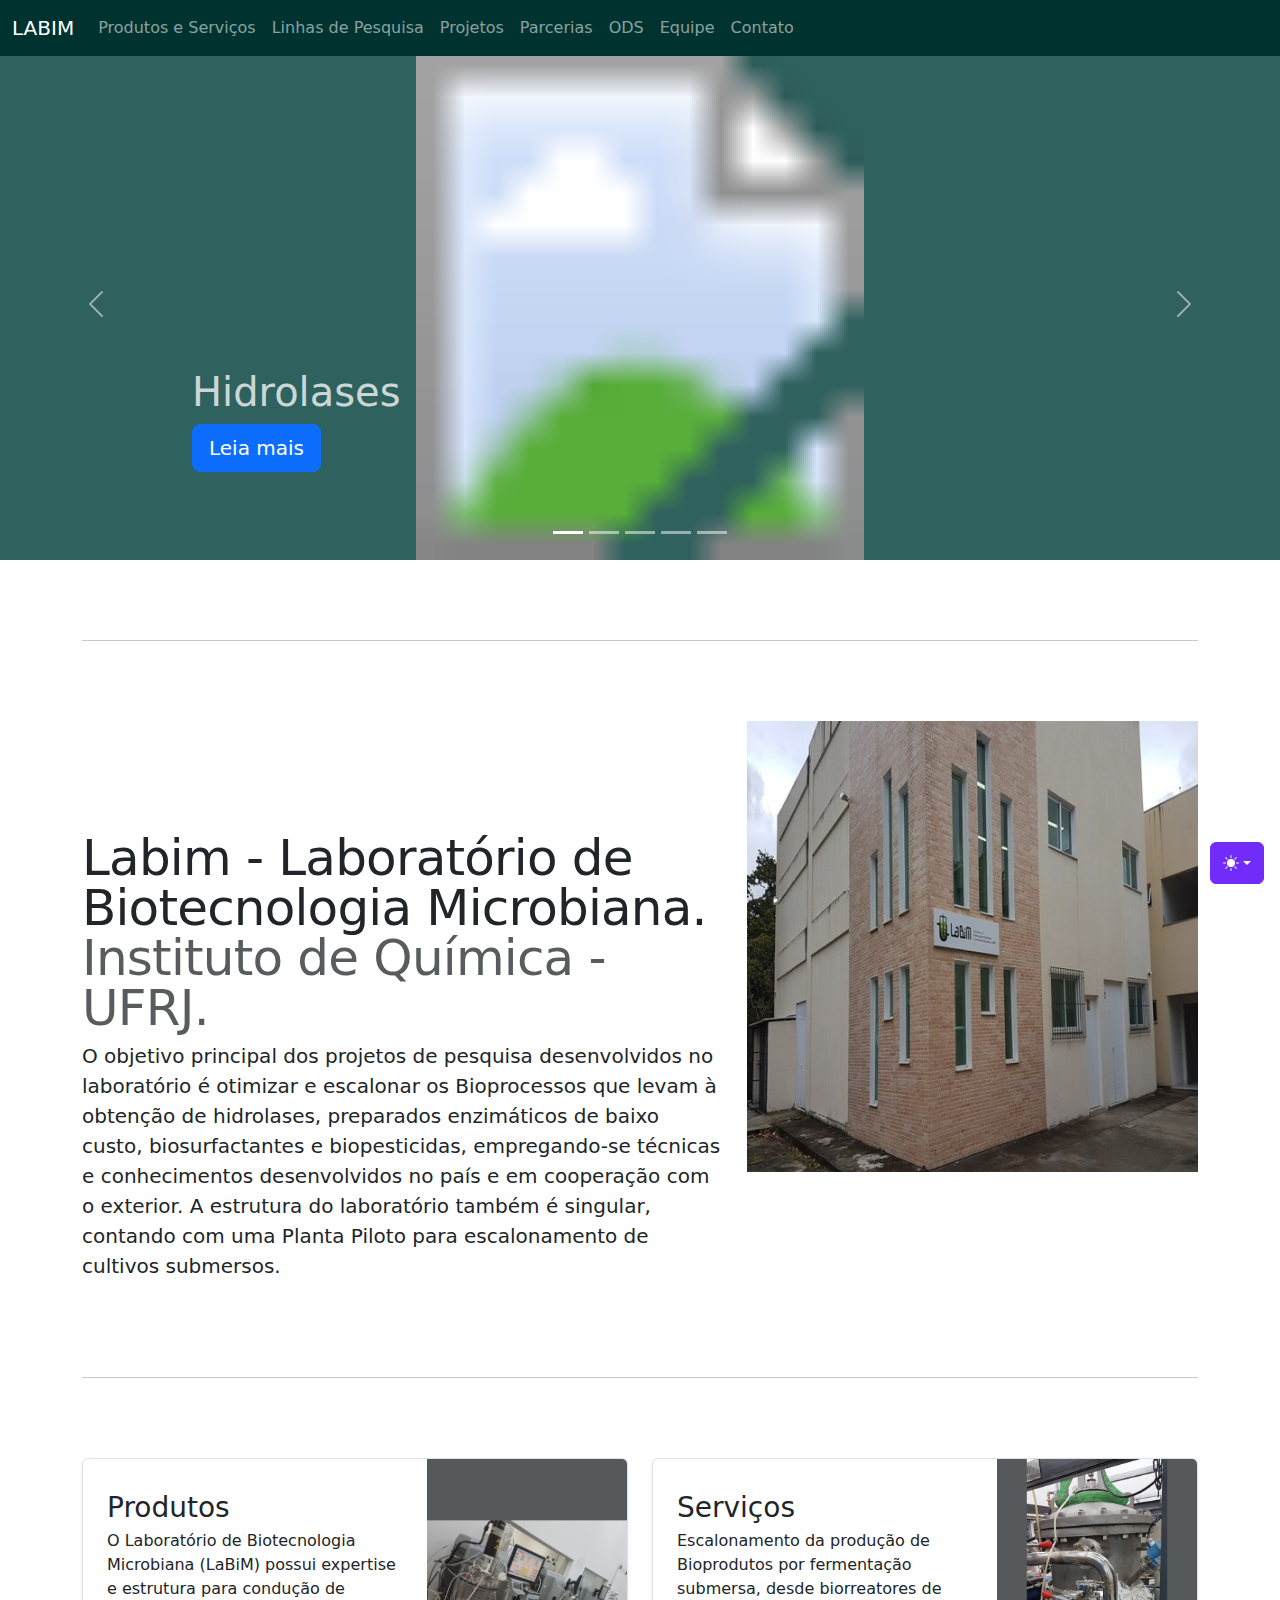
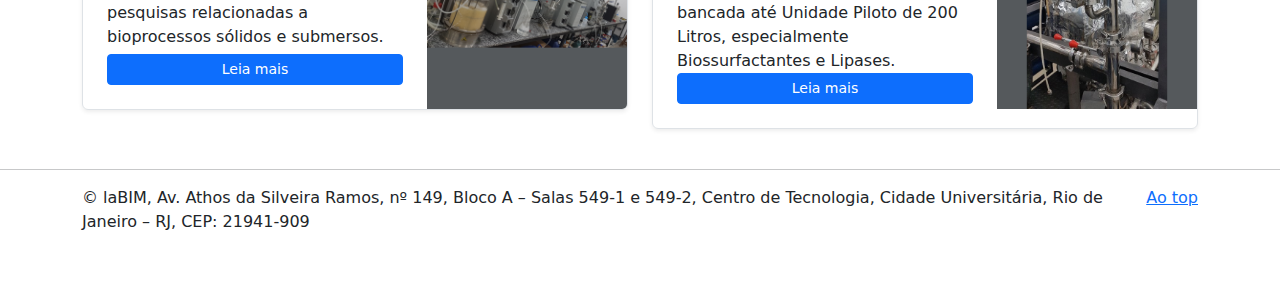
==== commit 63d47832: "Adição da ODS" ====
--- a/index.html
+++ b/index.html
@@ -93,6 +93,9 @@
                                 <a class="nav-link" href="parcerias.html">Parcerias</a>
                             </li>
                             <li class="nav-item">
+                                <a class="nav-link" href="ods.html">ODS</a>
+                            </li>
+                            <li class="nav-item">
                                 <a class="nav-link" href="equipe.html">Equipe</a>
                             </li>
                             <li class="nav-item">
@@ -111,6 +114,7 @@
         </header>
 
         <main>
+
             <div id="myCarousel" class="carousel slide mb-6" data-bs-ride="carousel">
                 <div class="carousel-indicators">
                     <button type="button" data-bs-target="#myCarousel" data-bs-slide-to="0" class="active" aria-current="true" aria-label="Slide 1"></button>
@@ -123,7 +127,7 @@
                     <div class="carousel-item active">
                         <svg class="bd-placeholder-img" width="100%" height="100%" xmlns="http://www.w3.org/2000/svg" aria-hidden="true" preserveAspectRatio="xMidYMid slice" focusable="false">
                             <rect width="100%" height="100%" fill="#2f615e" />
-                            <image href="assets/img/img_01.jpg" width="100%" height="100%" />
+                            <image href="assets/img/hydrolase.webp" width="100%" height="100%" />
                         </svg>
                         <div class="container">
                             <div class="carousel-caption text-start">
@@ -135,11 +139,11 @@
                     <div class="carousel-item">
                         <svg class="bd-placeholder-img" width="100%" height="100%" xmlns="http://www.w3.org/2000/svg" aria-hidden="true" preserveAspectRatio="xMidYMid slice" focusable="false">
                             <rect width="100%" height="100%" fill="#2F615E" />
-                            <image href="assets/img/enzima.webp" width="100%" height="100%" />
+                            <image href="assets/img/preparo_enzimatico.jpg" width="100%" height="100%" />
                         </svg>
                         <div class="container">
                             <div class="carousel-caption text-end">
-                                <h1 class="opacity-75">Preparos Enzimaticos de Baixo Custo</h1>
+                                <h1 class="opacity-75">Preparos Enzimaticos</h1>
                                 <p><a class="btn btn-lg btn-primary" href="enzimaticos.html">Leia mais</a></p>
                             </div>
                         </div>
@@ -159,7 +163,7 @@
                 <div class="carousel-item">
                         <svg class="bd-placeholder-img" width="100%" height="100%" xmlns="http://www.w3.org/2000/svg" aria-hidden="true" preserveAspectRatio="xMidYMid slice" focusable="false">
                             <rect width="100%" height="100%" fill="#2F615E" />
-                            <image href="assets/img/enzima.webp" width="100%" height="100%" />
+                            <image href="assets/img/biocontrole.png" width="100%" height="100%" />
                         </svg>
                         <div class="container">
                             <div class="carousel-caption text-end">
@@ -171,7 +175,7 @@
                 <div class="carousel-item">
                         <svg class="bd-placeholder-img" width="100%" height="100%" xmlns="http://www.w3.org/2000/svg" aria-hidden="true" preserveAspectRatio="xMidYMid slice" focusable="false">
                             <rect width="100%" height="100%" fill="#2F615E" />
-                            <image href="assets/img/enzima.webp" width="100%" height="100%" />
+                            <image href="assets/img/baixo_carbono.jpg" width="100%" height="100%" />
                         </svg>
                         <div class="container">
                             <div class="carousel-caption text-start">
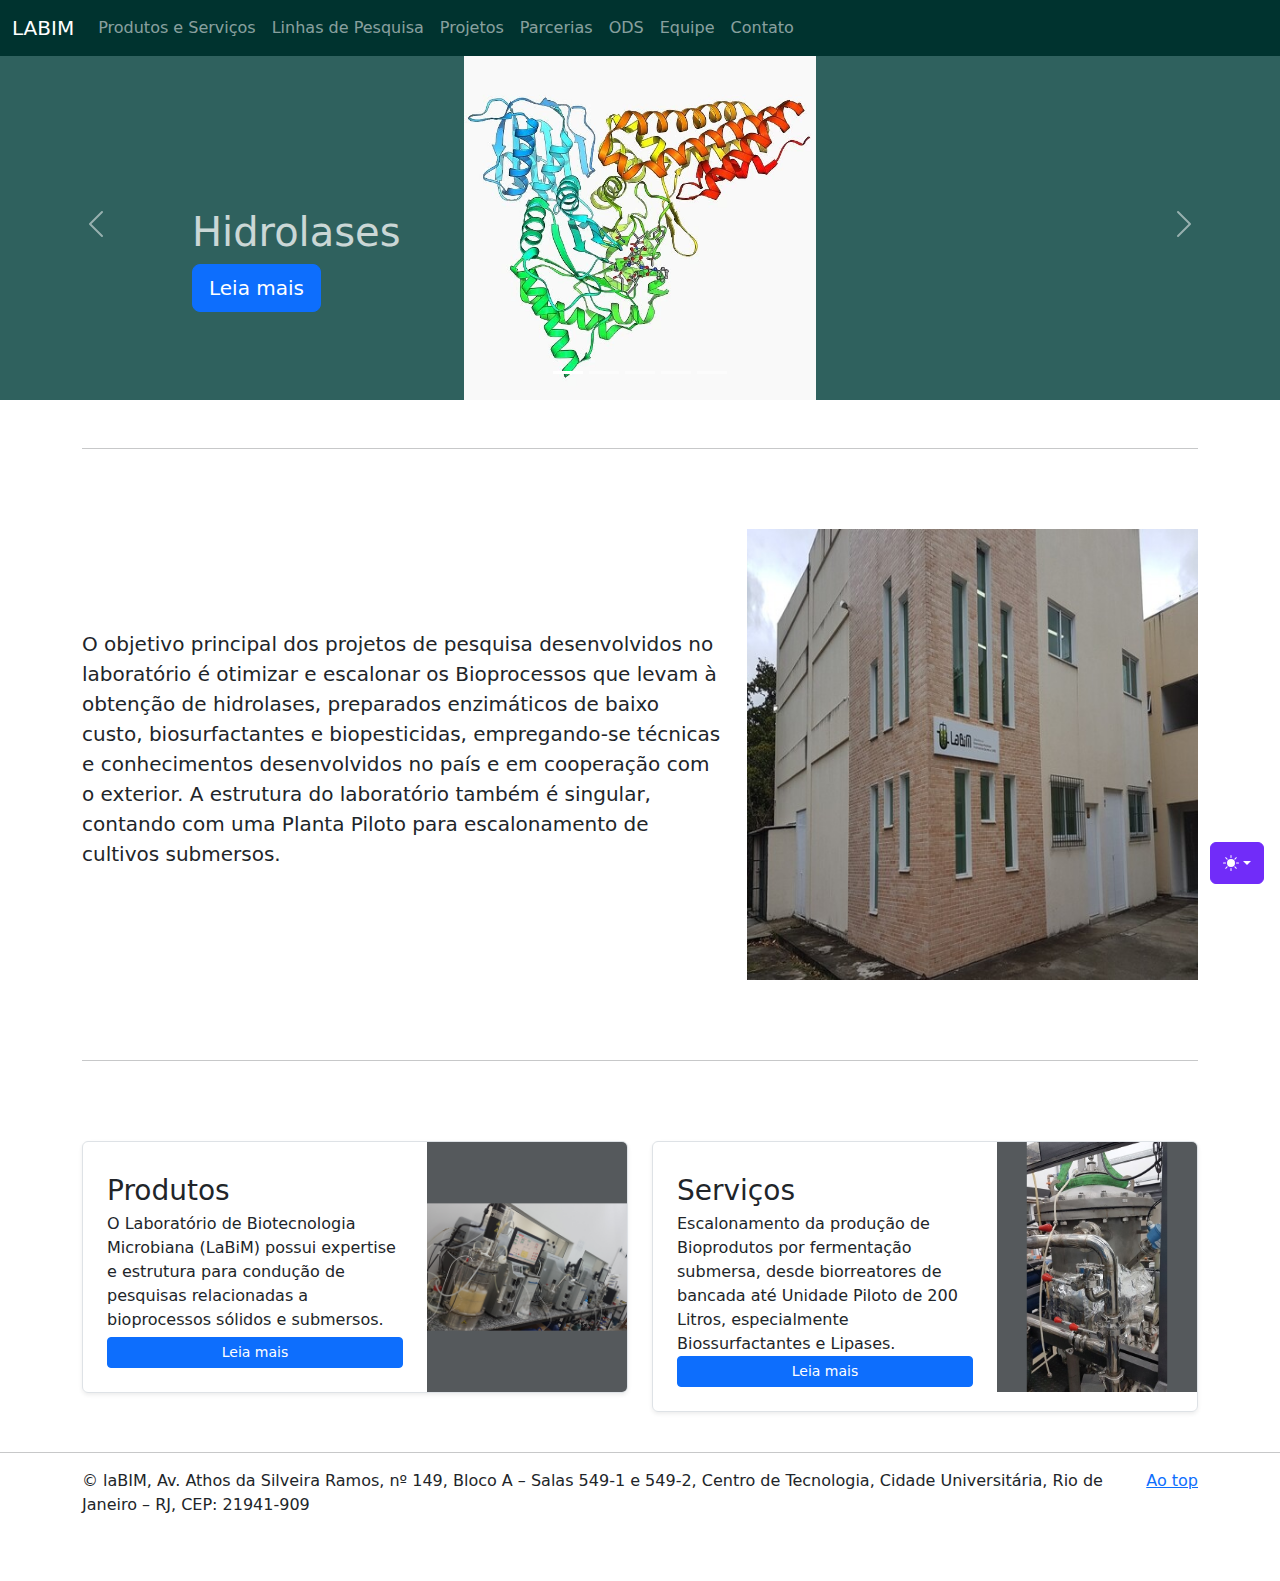
==== commit 2df832b8: "Add files via upload" ====
--- a/index.html
+++ b/index.html
@@ -202,16 +202,16 @@
 
                 <div class="row featurette">
                     <div class="col-md-7">
-                        <h2 class="featurette-heading fw-normal lh-1">Labim - Laboratório de Biotecnologia Microbiana. <br>
-                            <span class="text-body-secondary">Instituto de Química - UFRJ.</span>
-                        </h2>
+                        <svg class="bd-placeholder-img bd-placeholder-img-lg" width="400" height="100">
+                            <image href="assets/img/logo_nome.jpg" width="100%"/>                        
+                        </svg>
+                        
                         <p class="lead">O objetivo principal dos projetos de pesquisa desenvolvidos no laboratório é otimizar e escalonar os Bioprocessos que levam à obtenção de hidrolases, preparados enzimáticos de baixo custo, biosurfactantes e biopesticidas, empregando-se técnicas e conhecimentos desenvolvidos no país e em cooperação com o exterior. A estrutura do laboratório também é singular, contando com uma Planta Piloto para escalonamento de cultivos submersos.</p>
                     </div>
                     <div class="col-md-5">
                         <svg class="bd-placeholder-img bd-placeholder-img-lg featurette-image img-fluid mx-auto" width="500" height="500" xmlns="http://www.w3.org/2000/svg" role="img" aria-label="Placeholder: 500x500" preserveAspectRatio="xMidYMid slice" focusable="false">
                             <title>Placeholder</title>
                             <rect width="100%" height="100%" fill="var(--bs-secondary-bg)" />
-                            <text x="50%" y="50%" fill="var(--bs-secondary-color)" dy=".3em">500x500</text>
                             <image href="assets/img/labim500x500.jpg" width="100%" height="100%" />
                         </svg>
                     </div>
--- a/assets/css/custom.css
+++ b/assets/css/custom.css
@@ -21,7 +21,7 @@
 
 /* Carousel base class */
 .carousel {
-  margin-bottom: 4rem;
+  margin-bottom: -2rem;
 }
 
 /* Since positioning the image, we need to help out the caption */
@@ -32,7 +32,7 @@
 
 /* Declare heights because of positioning of img element */
 .carousel-item {
-  height: 32rem;
+  height: 22rem;
 }
 
 
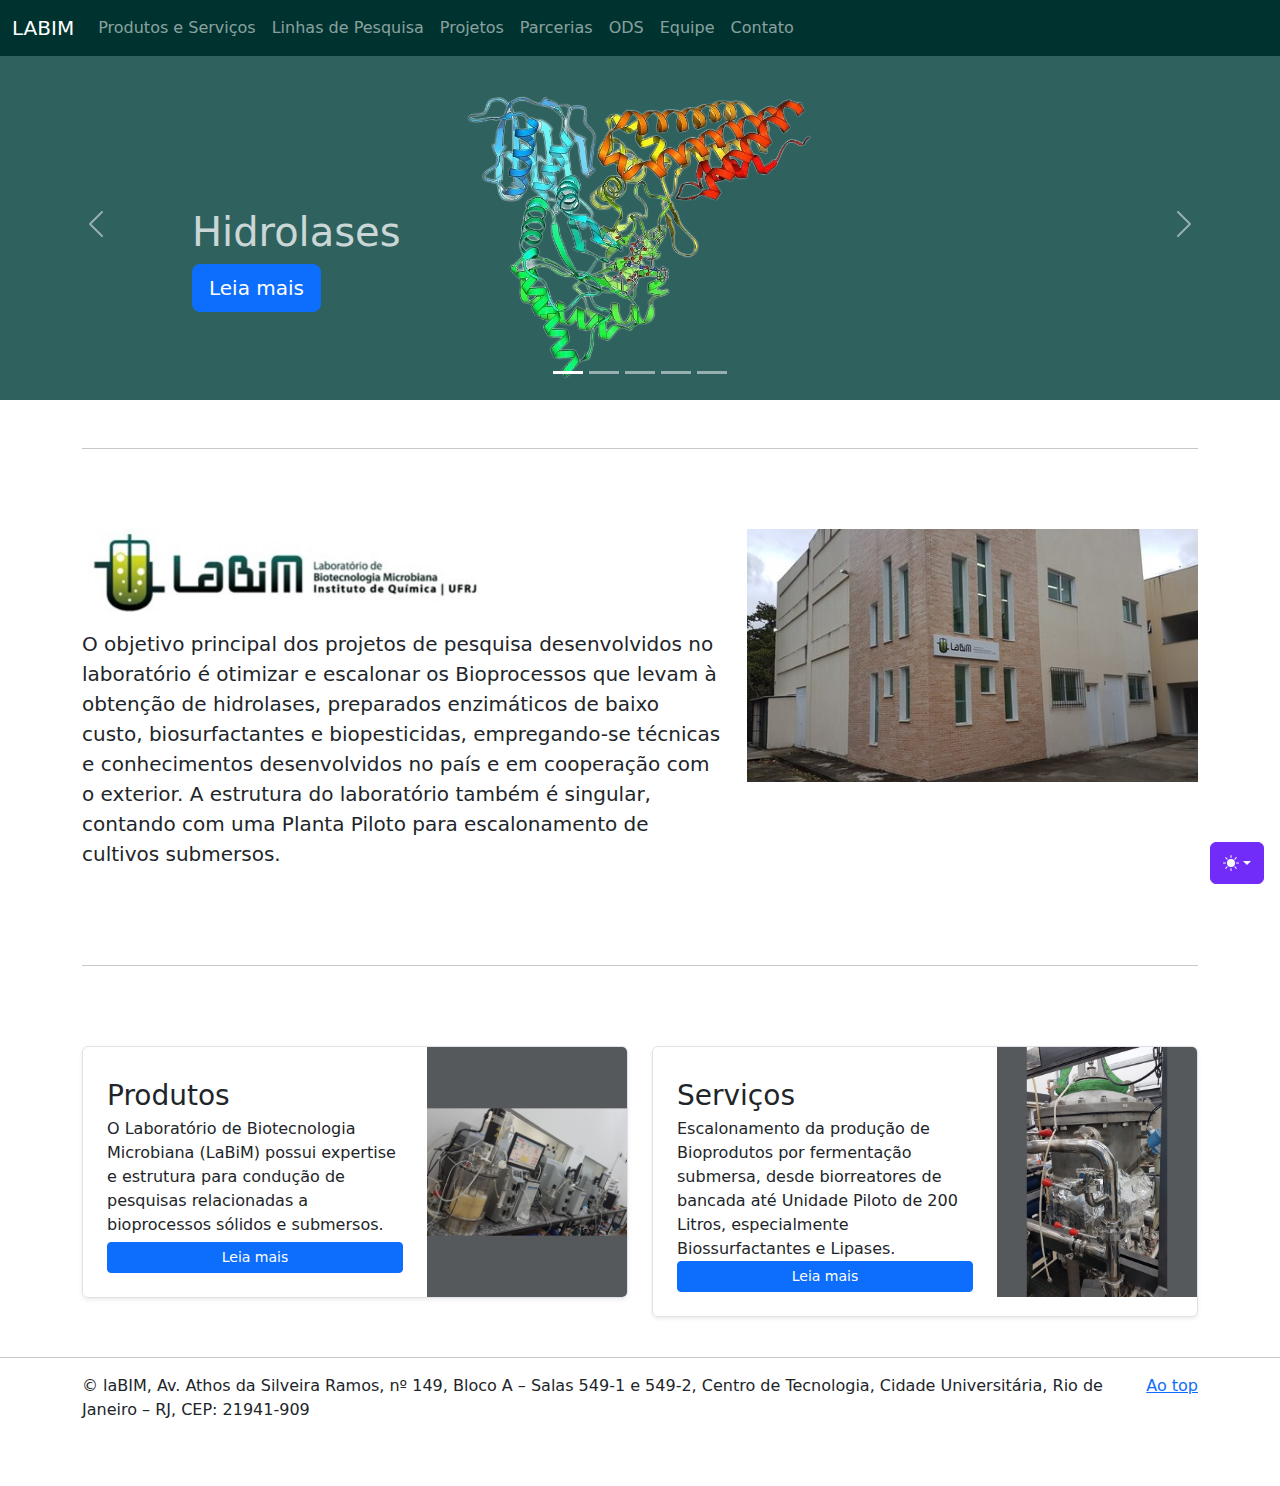
==== commit c712ae1a: "Add files via upload" ====
--- a/index.html
+++ b/index.html
@@ -127,7 +127,7 @@
                     <div class="carousel-item active">
                         <svg class="bd-placeholder-img" width="100%" height="100%" xmlns="http://www.w3.org/2000/svg" aria-hidden="true" preserveAspectRatio="xMidYMid slice" focusable="false">
                             <rect width="100%" height="100%" fill="#2f615e" />
-                            <image href="assets/img/hydrolase.webp" width="100%" height="100%" />
+                            <image href="assets/img/hydrolase.png" width="100%" height="100%" />
                         </svg>
                         <div class="container">
                             <div class="carousel-caption text-start">
@@ -209,10 +209,10 @@
                         <p class="lead">O objetivo principal dos projetos de pesquisa desenvolvidos no laboratório é otimizar e escalonar os Bioprocessos que levam à obtenção de hidrolases, preparados enzimáticos de baixo custo, biosurfactantes e biopesticidas, empregando-se técnicas e conhecimentos desenvolvidos no país e em cooperação com o exterior. A estrutura do laboratório também é singular, contando com uma Planta Piloto para escalonamento de cultivos submersos.</p>
                     </div>
                     <div class="col-md-5">
-                        <svg class="bd-placeholder-img bd-placeholder-img-lg featurette-image img-fluid mx-auto" width="500" height="500" xmlns="http://www.w3.org/2000/svg" role="img" aria-label="Placeholder: 500x500" preserveAspectRatio="xMidYMid slice" focusable="false">
+                        <svg class="bd-placeholder-img bd-placeholder-img-lg featurette-image img-fluid mx-auto" width="500" height="281" xmlns="http://www.w3.org/2000/svg" role="img" aria-label="Placeholder: 500x500" preserveAspectRatio="xMidYMid slice" focusable="false">
                             <title>Placeholder</title>
                             <rect width="100%" height="100%" fill="var(--bs-secondary-bg)" />
-                            <image href="assets/img/labim500x500.jpg" width="100%" height="100%" />
+                            <image href="assets/img/labim_resize.jpg" width="100%" height="100%" />
                         </svg>
                     </div>
                 </div>
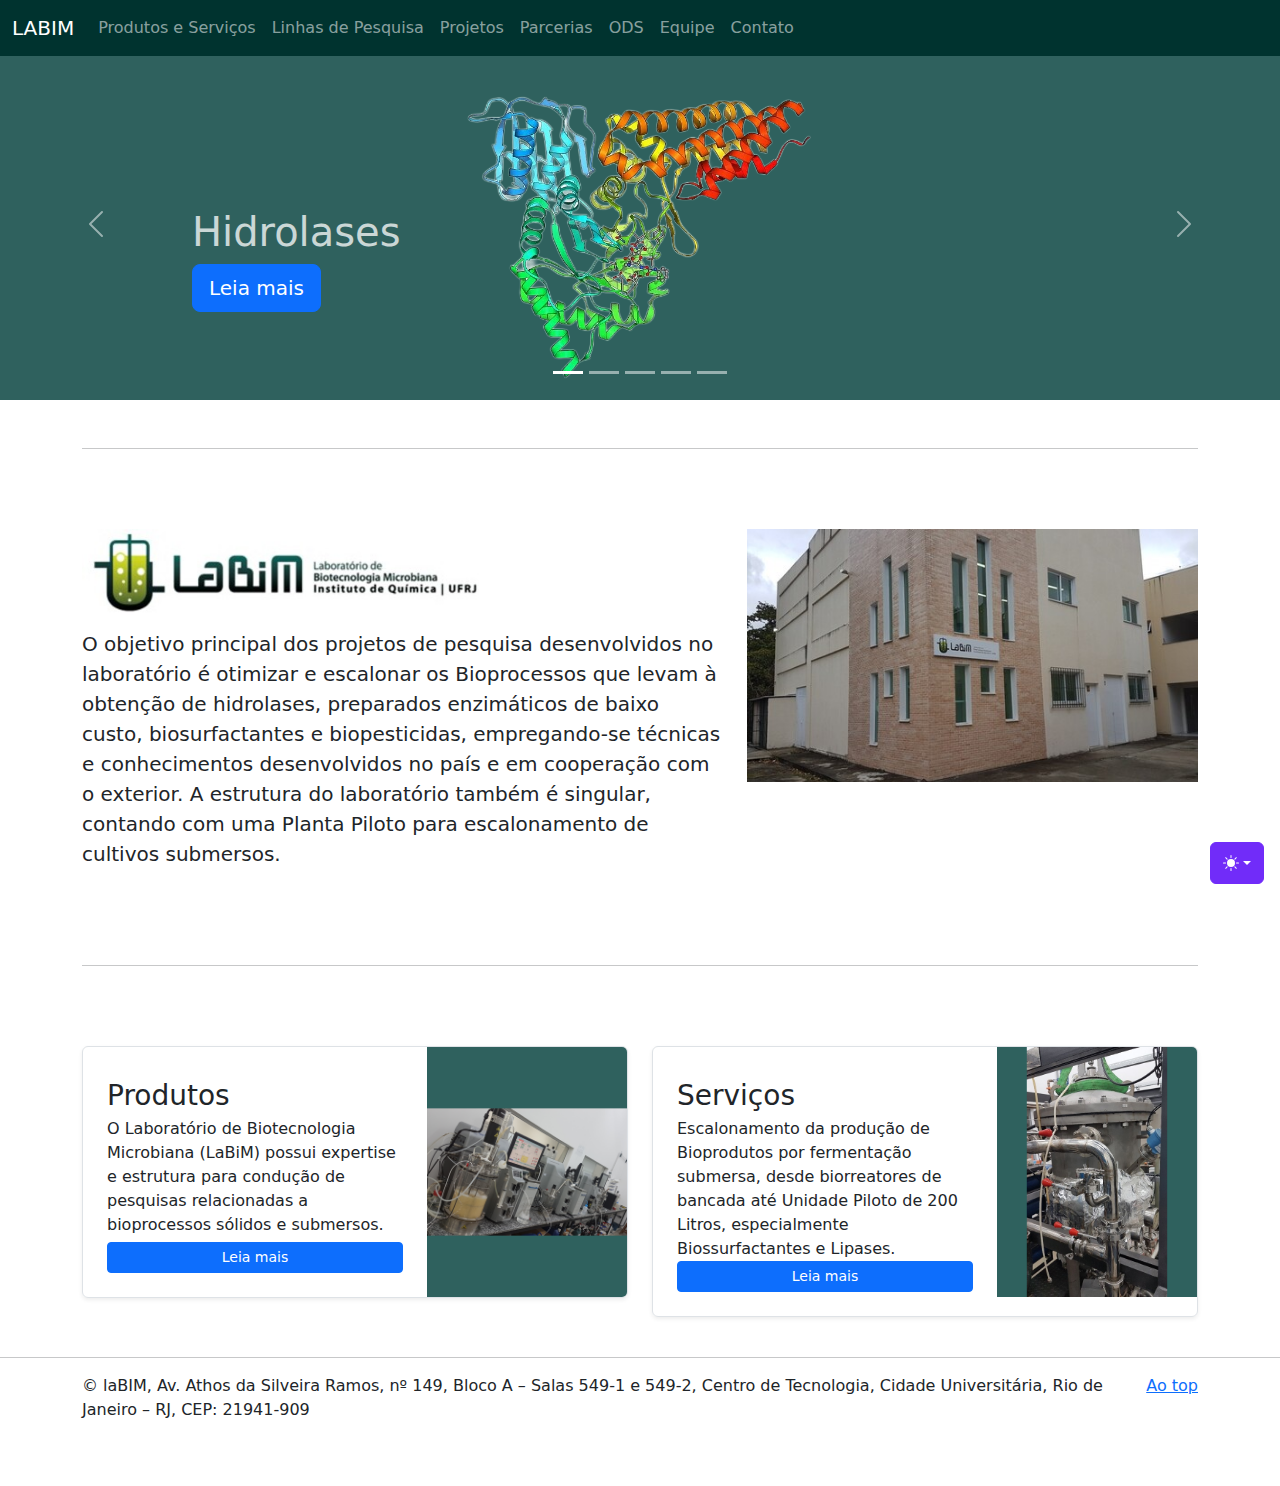
==== commit da5d3aef: "Add files via upload" ====
--- a/index.html
+++ b/index.html
@@ -227,12 +227,12 @@
                                 <h3 class="mb-0">Produtos</h3>
                                 <div class="mb-1 text-body-secondary"></div>
                                 <p class="card-text mb-auto">O Laboratório de Biotecnologia Microbiana (LaBiM) possui expertise e estrutura para condução de pesquisas relacionadas a bioprocessos sólidos e submersos.</p>
-                                <a href="produtos.html" class="btn btn-sm btn-primary">Leia mais</a>
+                                <a href="produtos.html" class="btn btn-sm btn-primary btn-leia-mais">Leia mais</a>
                             </div>
                             <div class="col-auto d-none d-lg-block">
                                 <svg class="bd-placeholder-img" width="200" height="250" xmlns="http://www.w3.org/2000/svg" role="img" aria-label="Placeholder: Thumbnail" preserveAspectRatio="xMidYMid slice" focusable="false">
                                     <title>Placeholder</title>
-                                    <rect width="100%" height="100%" fill="#55595c"></rect>
+                                    <rect width="100%" height="100%" fill="#2F615E"></rect>
                                     <image href="assets/img/labim_img_01.png" width="100%" height="100%" />
                                 </svg>
                             </div>
@@ -245,12 +245,12 @@
                                 <h3 class="mb-0">Serviços</h3>
                                 <div class="mb-1 text-body-secondary"></div>
                                 <p class="mb-auto">Escalonamento da produção de Bioprodutos por fermentação submersa, desde biorreatores de bancada até Unidade Piloto de 200 Litros, especialmente Biossurfactantes e Lipases.</p>
-                                <a href="produtos.html" class="btn btn-sm btn-primary">Leia mais</a>
+                                <a href="produtos.html" class="btn btn-sm btn-primary btn-leia-mais">Leia mais</a>
                             </div>
                             <div class="col-auto d-none d-lg-block">
                                 <svg class="bd-placeholder-img" width="200" height="250" xmlns="http://www.w3.org/2000/svg" role="img" aria-label="Placeholder: Thumbnail" preserveAspectRatio="xMidYMid slice" focusable="false">
                                     <title>Placeholder</title>
-                                    <rect width="100%" height="100%" fill="#55595c"></rect>
+                                    <rect width="100%" height="100%" fill="#2F615E"></rect>
                                     <image href="assets/img/labim_img_02.jpg" width="100%" height="100%" />
                                 </svg>
                             </div>
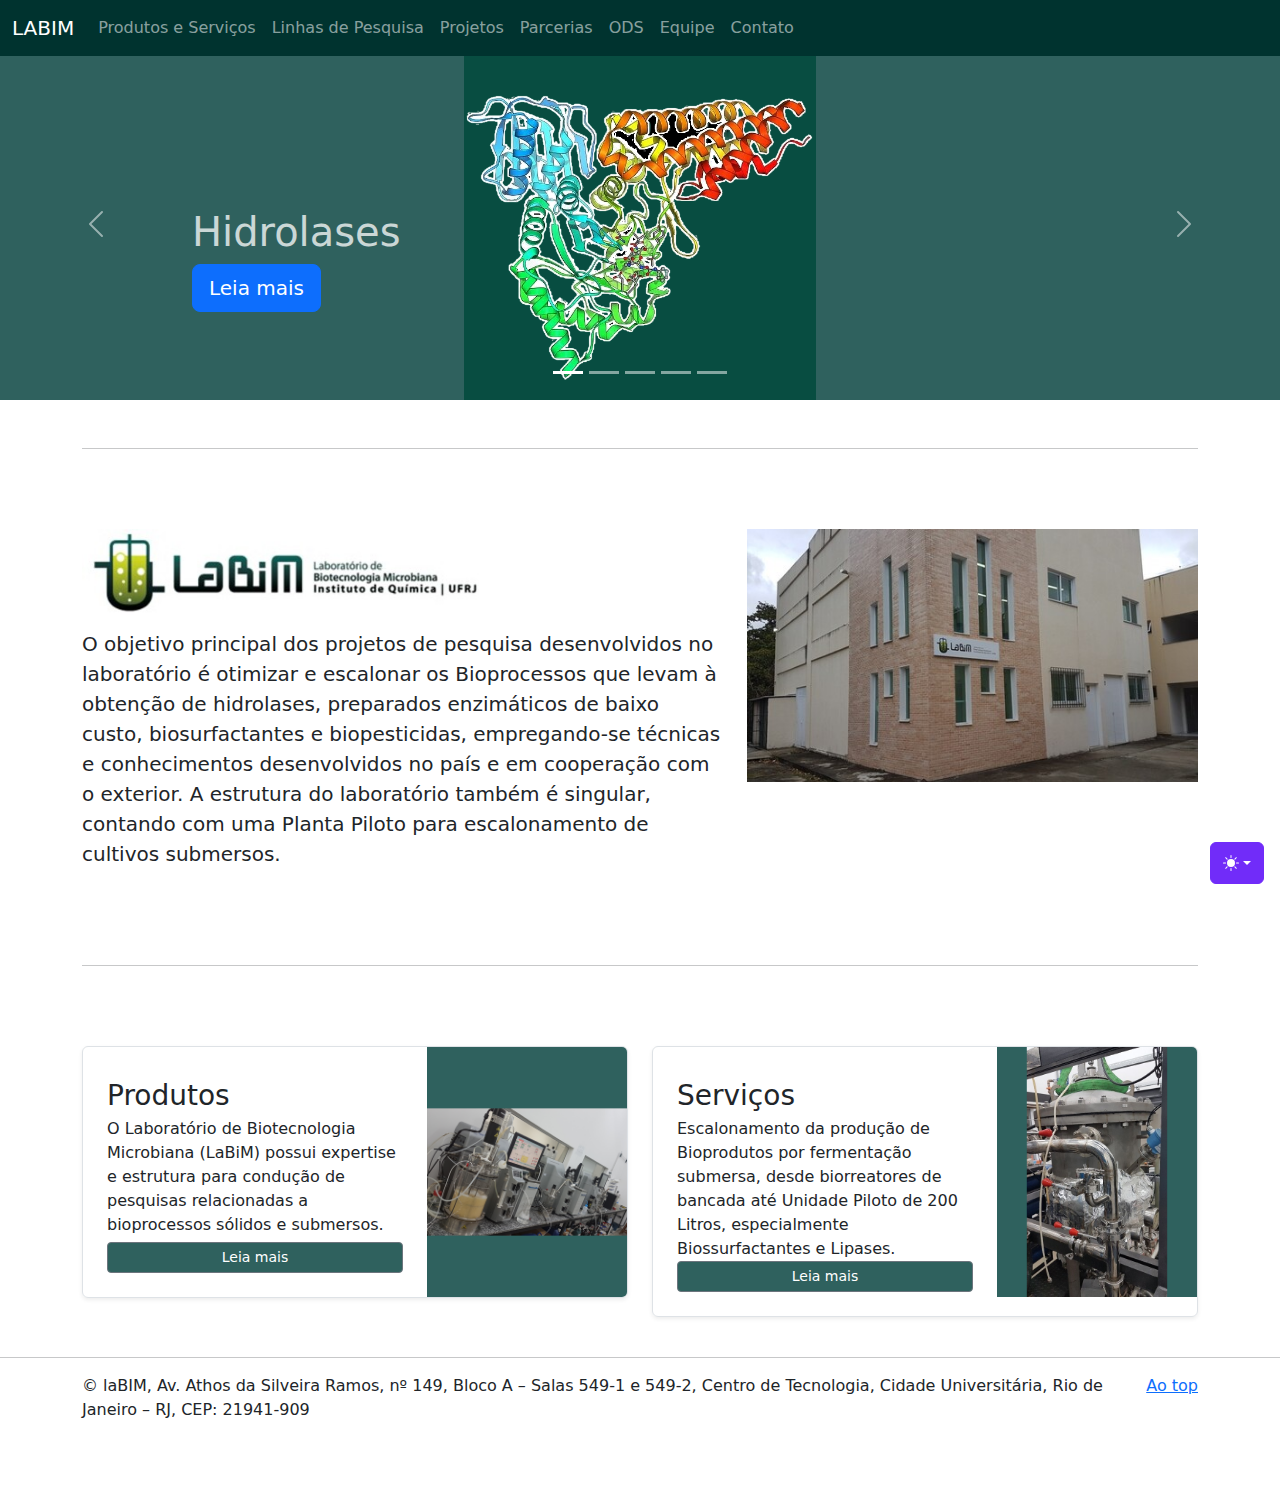
==== commit 9c196f76: "Add files via upload" ====
--- a/index.html
+++ b/index.html
@@ -127,7 +127,7 @@
                     <div class="carousel-item active">
                         <svg class="bd-placeholder-img" width="100%" height="100%" xmlns="http://www.w3.org/2000/svg" aria-hidden="true" preserveAspectRatio="xMidYMid slice" focusable="false">
                             <rect width="100%" height="100%" fill="#2f615e" />
-                            <image href="assets/img/hydrolase.png" width="100%" height="100%" />
+                            <image href="assets/img/hydrolase_verde.png" width="100%" height="100%" />
                         </svg>
                         <div class="container">
                             <div class="carousel-caption text-start">
@@ -175,7 +175,7 @@
                 <div class="carousel-item">
                         <svg class="bd-placeholder-img" width="100%" height="100%" xmlns="http://www.w3.org/2000/svg" aria-hidden="true" preserveAspectRatio="xMidYMid slice" focusable="false">
                             <rect width="100%" height="100%" fill="#2F615E" />
-                            <image href="assets/img/baixo_carbono.jpg" width="100%" height="100%" />
+                            <image href="assets/img/baixo_carbono_verde.png" width="100%" height="100%" />
                         </svg>
                         <div class="container">
                             <div class="carousel-caption text-start">
--- a/assets/css/custom.css
+++ b/assets/css/custom.css
@@ -268,6 +268,13 @@
 
 /* Personalizar
 -------------------------------------------------- */
+.btn-leia-mais{
+  --bs-btn-border-color: #6c757d;
+  --bs-btn-bg: #2F615E;
+  --bs-btn-active-border-color: #51585e;
+  --bs-btn-hover-bg: #00332F;
+}
+
 
 .btn-labim {
   --bs-btn-color: #fff;
